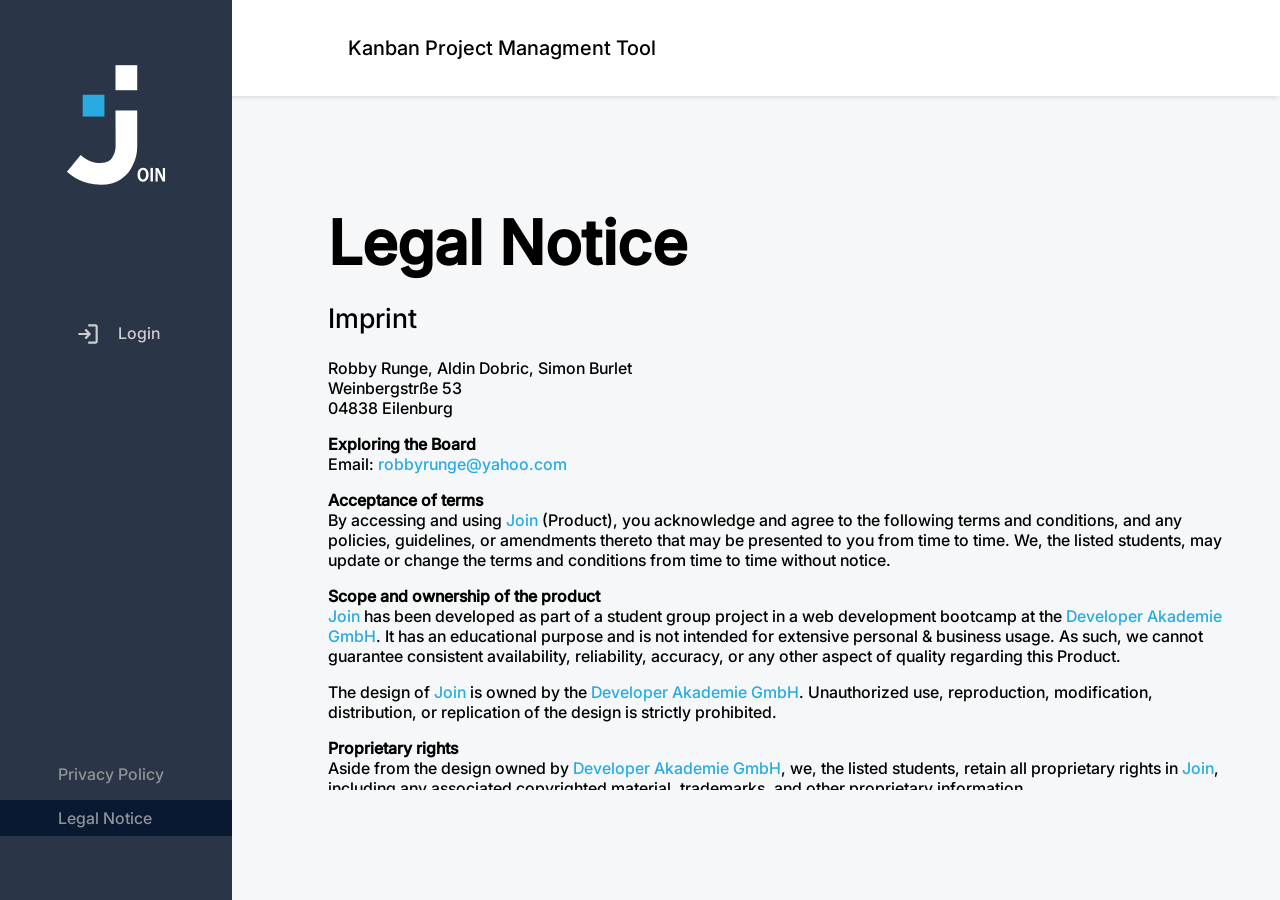
==== legal_notice.html @ aa9a5a64 "first upload after finish the project" ====
<!DOCTYPE html>
<html lang="en-EN">
  <head>
    <meta charset="UTF-8" />
    <meta name="viewport" content="width=device-width, initial-scale=1.0" />
    <link rel="shortcut icon" href="./assets/icons/logo/joinLarge.png" type="image/x-icon" />

    <script src="./scripts/aside.js" defer></script>
    <script src="./scripts/orientation.js" defer></script>

    <link rel="stylesheet" href="./css/legal.css" />
    <link rel="stylesheet" href="./css/header.css" />
    <link rel="stylesheet" href="./css/main.css" />
    <link rel="stylesheet" href="./css/standard.css" />
    <link rel="stylesheet" href="./css/aside.css" />
    <title>Legal Notice</title>
  </head>
  <body>
    <header>
      <div>
        <img class="mobile_logo" src="./assets/icons/logo/JoinLogoMobile.svg" alt="" />
        <h1>Kanban Project Managment Tool</h1>
      </div>
    </header>

    <aside>
      <div class="logo_position">
        <a href=""><img class="join_logo" src="./assets/icons/aside/joinLogo.svg" alt="Join_Logo" /></a>
      </div>
      <div class="nav_position_login transition" onclick="window.location.href = 'index.html'">
        <a href="index.html"><img src="./assets/icons/login_and_signUp/login_door.svg" alt="Login" />Login</a>
      </div>
      <div class="legal_and_policy_position">
        <div class="privacy_policy_login transition">
          <a href="./privacy_policy.html">Privacy Policy</a>
        </div>
        <div class="legal_notice_login transition">
          <a href="./legal_notice.html">Legal Notice</a>
        </div>
      </div>
    </aside>

    <main>
      <div class="scroll_layout">
        <div class="legal">
          <div class="legal-content">
            <h1 class="h1-content-titles">Legal Notice</h1>

            <span>
              <h2>Imprint</h2>
              <p>
                Robby Runge, Aldin Dobric, Simon Burlet <br />
                Weinbergstrße 53 <br />
                04838 Eilenburg
              </p>
              <p>
                <b>Exploring the Board</b><br />
                Email: <a class="links" href="mailto:robbyrunge@yahoo.com">robbyrunge@yahoo.com</a>
              </p>
            </span>
            <span>
              <p>
                <b>Acceptance of terms</b><br />
                By accessing and using
                <a class="links" href="">Join</a> (Product), you acknowledge and agree to the following terms and conditions, and any policies, guidelines, or amendments thereto that may be presented to you from time to time. We, the listed
                students, may update or change the terms and conditions from time to time without notice.
              </p>
            </span>
            <span>
              <p>
                <b>Scope and ownership of the product</b><br />
                <a class="links" href="">Join</a> has been developed as part of a student group project in a web development bootcamp at the <a class="links" href="https://developerakademie.com/">Developer Akademie GmbH</a>. It has an
                educational purpose and is not intended for extensive personal & business usage. As such, we cannot guarantee consistent availability, reliability, accuracy, or any other aspect of quality regarding this Product.
              </p>
              <p>
                The design of <a class="links" href="">Join</a> is owned by the <a class="links" href="https://developerakademie.com/">Developer Akademie GmbH</a>. Unauthorized use, reproduction, modification, distribution, or replication
                of the design is strictly prohibited.
              </p>
            </span>
            <span>
              <p>
                <b>Proprietary rights</b><br />
                Aside from the design owned by
                <a class="links" href="https://developerakademie.com/">Developer Akademie GmbH</a>, we, the listed students, retain all proprietary rights in <a class="links" href="">Join</a>, including any associated copyrighted material,
                trademarks, and other proprietary information.
              </p>
            </span>
            <span>
              <p>
                <b>Use of the product</b><br />
                <a class="links" href="">Join</a> is intended to be used for lawful purposes only, in accordance with all applicable laws and regulations. Any use of <a class="links" href="">Join</a> for illegal activities, or to harass,
                harm, threaten, or intimidate another person, is strictly prohibited. You are solely responsible for your interactions with other users of <a class="links" href="">Join</a>.
              </p>
            </span>
            <span>
              <p>
                <b>Disclaimer of warranties and limitation of liability</b><br />
                <a class="links" href="">Join</a> is provided "as is" without warranty of any kind, whether express or implied, including but not limited to the implied warranties of merchantability, fitness for a particular purpose, and
                non-infringement. In no event will we, the listed students, or the <a class="links" href="https://developerakademie.com/">Developer Akademie</a>, be liable for any direct, indirect, incidental, special, consequential or
                exemplary damages, including but not limited to, damages for loss of profits, goodwill, use, data, or other intangible losses, even if we have been advised of the possibility of such damages, arising out of or in connection
                with the use or performance of <a class="links" href="">Join</a>.
              </p>
            </span>
            <span>
              <p>
                <b>Indemnity</b><br />
                You agree to indemnify defend and hold harmles us, the students the <a class="links" href="https://developerakademie.com/">Developer Akademie</a>, and our affiliates, partners officers, directors, agents, and employees, from
                and against and claim demand loss damage, cost, or liability (includin reasonable legel fees) arising out of or relating to your use of <a class="links" href="">Join</a> and/or your breach of this Legal Notice.
              </p>
              <p>For andy questions or nitices, please contact us at <a class="links" href="mailto:robbyrunge@yahoo.com">robbyrunge@yahoo.com</a>.</p>
              <p>Date: March 05, 2025</p>
            </span>
          </div>
        </div>
      </div>
    </main>
  </body>
</html>
---- css/legal.css ----
.nav_position_login {
  position: relative;
  bottom: 140px;
  left: 0;
  display: flex;
  align-items: center;
  justify-content: center;
  cursor: pointer;
}

.nav_position_login a {
  color: rgb(205, 205, 205);
  display: flex;
  align-items: center;
  gap: 15px;
  height: 46px;
}

.nav_position_login:hover {
  transition: 125ms ease-in-out;
  background-color: rgb(42, 61, 89);
}

.header {
  display: flex;
  align-items: center;
  justify-content: space-between;
  gap: 30px;
}

.scroll_layout {
  gap: 24px;
  margin: 110px 0 110px 96px;
  overflow-y: scroll;
}

.scroll_layout::-webkit-scrollbar {
  display: none;
}

.legal {
  display: flex;
  background-color: rgb(246, 247, 248);
  width: 1014px;
}

.legal-content {
  gap: 24px;
  font-size: 16px;
}

.h1-content-titles {
  font-size: 61px;
  font-weight: 700;
  margin: 0;
}

.links {
  color: rgba(41, 171, 226, 1);
  text-decoration: none;
}

h1 {
  font-size: 61px;
  margin: 0;
}

h2 {
  font-size: 27px;
  font-weight: 400;
}

.mobile_logo {
  display: none;
}

@media only screen and (max-width: 1400px) {
  .header {
    width: calc(100% - 12px);
  }

  .scroll_layout {
    width: auto;
    margin: 110px 40px 110px 96px;
  }

  .legal {
    width: 100%;
  }
}

@media only screen and (max-width: 1200px) {
  .scroll_layout {
    margin: 32px 24px 112px 24px;
    padding-bottom: 40px;
  }

  .legal {
    width: 100%;
  }

  .mobile_logo {
    display: flex;
    width: 100%;
    height: 100%;
  }
}
---- css/header.css ----
header {
  display: flex;
  justify-content: space-between;
  align-items: center;
  background-color: white;
  position: relative;
  padding: 0 40px 0 348px;
  box-shadow: -2px 0px 6px 0px rgb(0, 0, 0, 0.2);
  left: 0;
  height: 96px;
  z-index: 2;
}

header h1 {
  font-size: 20px;
  line-height: 24px;
  font-weight: 400;
  margin: 0;
}

header img {
  width: 24px;
  height: 24px;
}

.question_marker_account_img_position {
  display: flex;
  align-items: center;
  gap: 16px;
}

.question_marker {
  width: 32px;
  height: 32px;
}

.question_marker:hover {
  width: 32px;
  height: 32px;
  content: url(../assets/icons/imgs/questionMarkerHover.svg);
}

.account_circle {
  display: flex;
  justify-content: center;
  align-items: center;
  border: 3px solid rgba(42, 54, 71, 1);
  border-color: black;
  border-radius: 50%;
  width: 50px;
  height: 50px;
  text-align: center;
  color: rgb(41, 171, 226);
  font-size: 20px;
}

.account_circle:hover {
  cursor: pointer;
  background-color: rgba(12, 46, 98, 0.12);
}

.active {
  background-color: rgba(12, 46, 98, 0.12);
}

.mobile_logo {
  display: none;
}

@media only screen and (max-width: 1200px) {
  .mobile_logo {
    display: flex;
    width: 100%;
    height: 100%;
  }

  header h1 {
    display: none;
  }

  header {
    padding: 0 24px 0 24px;
  }
}
---- css/main.css ----
main {
  padding-left: 232px;
  background-color: rgb(246, 247, 248);
  height: calc(100vh - 96px);
}

@media only screen and (max-width: 1200px) {
  main {
    padding-left: 0px;
  }
}
---- css/standard.css ----
@font-face {
  font-family: Inter;
  src: url(../assets/fonts/Inter/static/Inter_18pt-Medium.ttf) format("woff2");
}

* {
  scroll-behavior: smooth;
  font-family: Inter, sans-serif;
}

body {
  margin: 0 auto;
  padding: 0;
  box-sizing: border-box;
  overflow-x: hidden;
}

body.landscape {
  position: relative;
}

body.landscape::before {
  content: "🔄 Please rotate your device to portrait mode";
  font-size: clamp(16px, 4vw, 24px);
  position: fixed;
  top: 0;
  left: 0;
  width: 100%;
  height: 100%;
  background-color: white;
  z-index: 9999;
  display: flex;
  justify-content: center;
  align-items: center;
  text-align: center;
}

main {
  display: flex;
  background-color: rgb(246, 247, 248) !important;
}

a {
  text-decoration: none;
  cursor: pointer;
}

.d_none {
  display: none;
}

.header_standard_position {
  display: flex;
  align-items: center;
  gap: 30px;
  padding-top: 110px;
  padding-left: 96px;
}

.header_standard_size h1 {
  font-size: 61px;
  margin: 0;
}

.header_standard_size h2 {
  font-size: 27px;
  font-weight: 400;
}

.line {
  border-left: 3px solid rgb(41, 171, 226);
  height: 59px;
}

.cursor_pointer {
  cursor: pointer;
}

.transition {
  transition: all 125ms ease-in-out;
}

@keyframes slideInFromRight {
  from {
    clip-path: inset(0 0 0 100%);
  }
  to {
    clip-path: inset(0 0 0 0);
  }
}

@keyframes slideOutToRight {
  from {
    clip-path: inset(0 0 0 0);
  }
  to {
    clip-path: inset(0 0 0 100%);
  }
}

@keyframes fadeIn {
  from {
    opacity: 0;
  }
  to {
    opacity: 1;
  }
}

@keyframes fadeOut {
  from {
    opacity: 1;
  }
  to {
    opacity: 0;
  }
}
---- css/aside.css ----
aside {
  position: fixed;
  top: 0;
  left: 0;
  width: 232px;
  height: calc(100vh - 128px);
  background-color: rgb(42, 54, 71);
  color: rgb(168, 168, 168);
  z-index: 2;
  padding-top: 64px;
  padding-bottom: 64px;

  display: flex;
  flex-direction: column;
  justify-content: space-between;
  overflow: hidden;
}

.join_logo {
  width: 100px;
  height: 122px;
}

.nav_position {
  display: flex;
  flex-direction: column;
  justify-content: space-between;
  align-items: center;
  height: 229px;
  width: 232px;
}

.nav_position a {
  color: rgb(224, 226, 229);
  display: flex;
  align-items: center;
  gap: 15px;
  height: 46px;
}

.nav_position img {
  width: 30px;
  height: 30px;
}

.link_nav_summary,
.link_nav_add_task,
.link_nav_board,
.link_nav_contacts {
  display: flex;
  padding-left: 110px;
  width: 232px;
}

.link_nav_summary:hover:not(.active_background_color),
.link_nav_add_task:hover:not(.active_background_color),
.link_nav_board:hover:not(.active_background_color),
.link_nav_contacts:hover:not(.active_background_color),
.legal_notice_login:hover:not(.active_background_color),
.privacy_policy_login:hover:not(.active_background_color) {
  transition: 125ms ease-in-out;
  background-color: rgb(42, 61, 89);
}

.privacy_policy_login a:hover:not(.active_background_color),
.legal_notice_login a:hover:not(.active_background_color) {
  color: rgb(11, 140, 233);
  font-weight: 700;
}

.privacy_policy_login.active_background_color a:hover,
.legal_notice_login.active_background_color a:hover {
  color: rgb(144, 147, 150);
  font-weight: inherit;
}

.active_background_color {
  transition: 125ms ease-in-out;
  background-color: rgb(9, 25, 49);
}

.logo_position {
  display: flex;
  justify-content: center;
  align-items: center;
}

.legal_and_policy_position {
  display: flex;
  flex-direction: column;
  align-items: flex-start;
  gap: 8px;
}

.legal_and_policy_position a {
  display: flex;
  align-items: center;
  justify-content: flex-start;
  color: rgb(144, 147, 150);
  padding: 8px;
  padding-left: 58px;
  width: 232px;
  font-weight: inherit;
}

.privacy_policy_login,
.legal_notice_login {
  display: flex;
  width: 232px;
}

.privacy_policy .nav_position {
  height: 390px;
}

.privacy_policy_legal_notice_login aside {
  position: fixed;
}

.privacy_policy aside {
  position: fixed;
}

@media only screen and (max-width: 1200px) {
  .join_logo {
    display: none;
  }

  .logo_position {
    display: none;
  }

  aside {
    position: fixed;
    bottom: 0px;
    width: 100%;
    height: 80px;
    top: initial;
    padding: 10px 0 10px 0;
    display: flex;
    justify-content: space-between;
    align-items: center;
    flex-direction: row;
  }

  .nav_position_login {
    bottom: 0;
    display: flex;
    justify-content: flex-start;
    align-items: flex-start;
    margin-left: 24px;
    padding: 24px;
    border-radius: 16px;
  }

  .nav_position_login a {
    flex-direction: column;
    gap: 2px;
    padding: 9px 9px 12px 9px;
  }

  .legal_and_policy_position {
    display: flex;
    flex-direction: row;
    margin-right: 24px;
  }

  .legal_and_policy_position a {
    justify-content: center;
    padding: 36px 24px;
    width: 134px;
    font-size: 14px;
    color: rgba(255, 255, 255, 1);
  }

  .privacy_policy_login,
  .legal_notice_login {
    display: flex;
    justify-content: center;
    align-items: center;
    width: 144px;
  }

  .active_background_color {
    border-radius: 16px;
  }

  .legal_notice_login:hover:not(.active_background_color),
  .privacy_policy_login:hover:not(.active_background_color) {
    border-radius: 16px;
  }

  .privacy_policy_login.active_background_color a:hover,
  .legal_notice_login.active_background_color a:hover {
    color: rgba(255, 255, 255, 1);
  }
}

@media only screen and (max-width: 1200px) {
  .nav_position_login {
    padding: 12px;
    margin-left: 12px;
  }

  .legal_and_policy_position {
    margin-right: 8px;
  }

  .legal_and_policy_position a {
    padding: 36px 0px 36px 0px;
    width: 100px;
  }

  .privacy_policy_login {
    width: 100px;
  }

  .legal_notice_login {
    width: 100px;
  }

  .link_nav_add_task,
  .link_nav_summary,
  .link_nav_board,
  .link_nav_contacts {
    display: block;
  }

  .nav_position {
    height: 80px;
  }

  .nav_position a {
    height: 90px;
  }
}

@media only screen and (max-width: 540px) {
  .link_nav_summary,
  .link_nav_add_task,
  .link_nav_board,
  .link_nav_contacts {
    width: 80px !important;
  }
}

@media only screen and (max-width: 400px) {
  .nav_position a {
    font-size: 12px !important;
  }

  .nav_position img {
    width: 24px !important;
    height: 24px !important;
  }

  .link_nav_summary,
  .link_nav_add_task,
  .link_nav_board,
  .link_nav_contacts {
    width: 65px !important;
  }
}
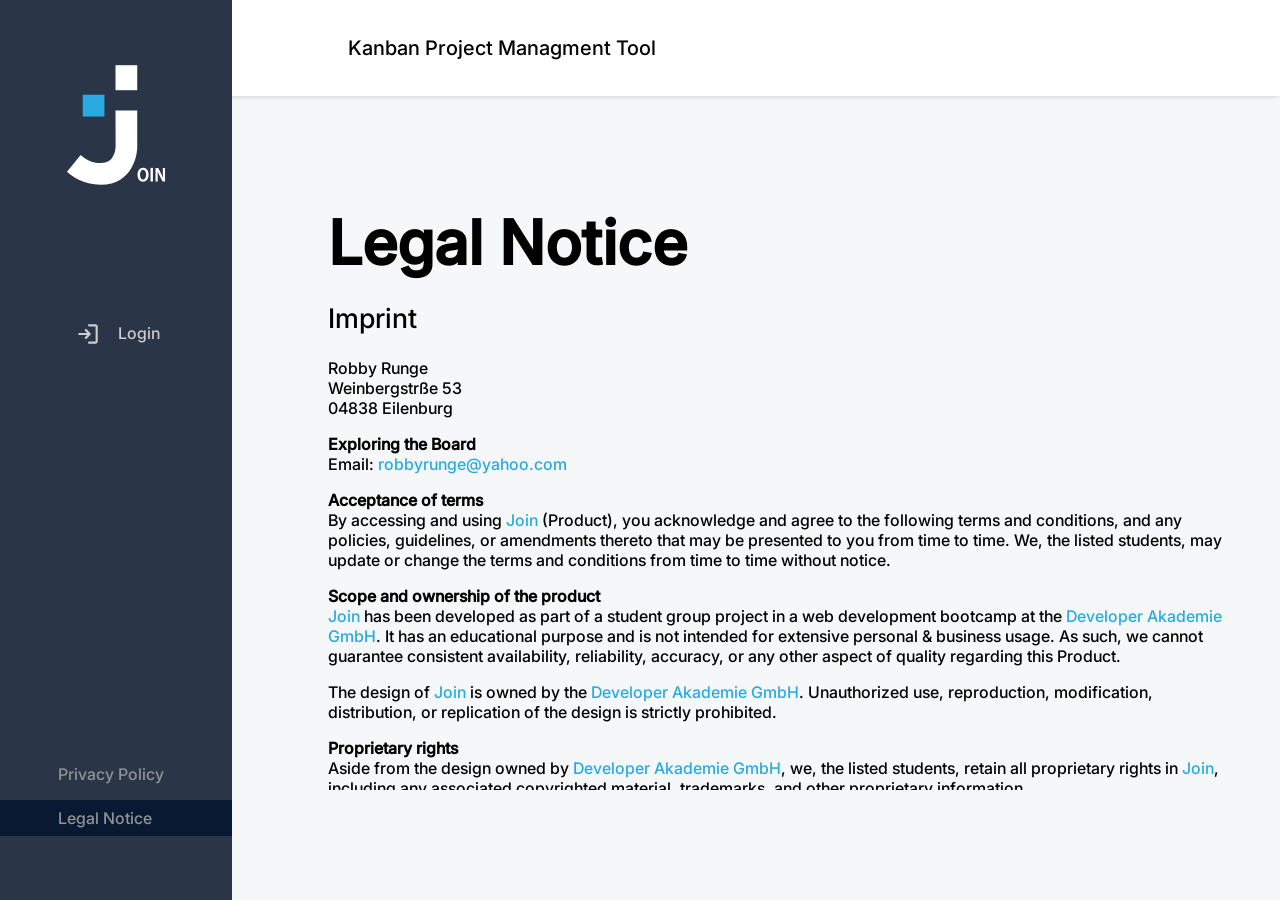
==== commit 5d478498: "update legal and privacy imprint and controller name" ====
--- a/legal_notice.html
+++ b/legal_notice.html
@@ -49,7 +49,7 @@
             <span>
               <h2>Imprint</h2>
               <p>
-                Robby Runge, Aldin Dobric, Simon Burlet <br />
+                Robby Runge<br />
                 Weinbergstrße 53 <br />
                 04838 Eilenburg
               </p>
